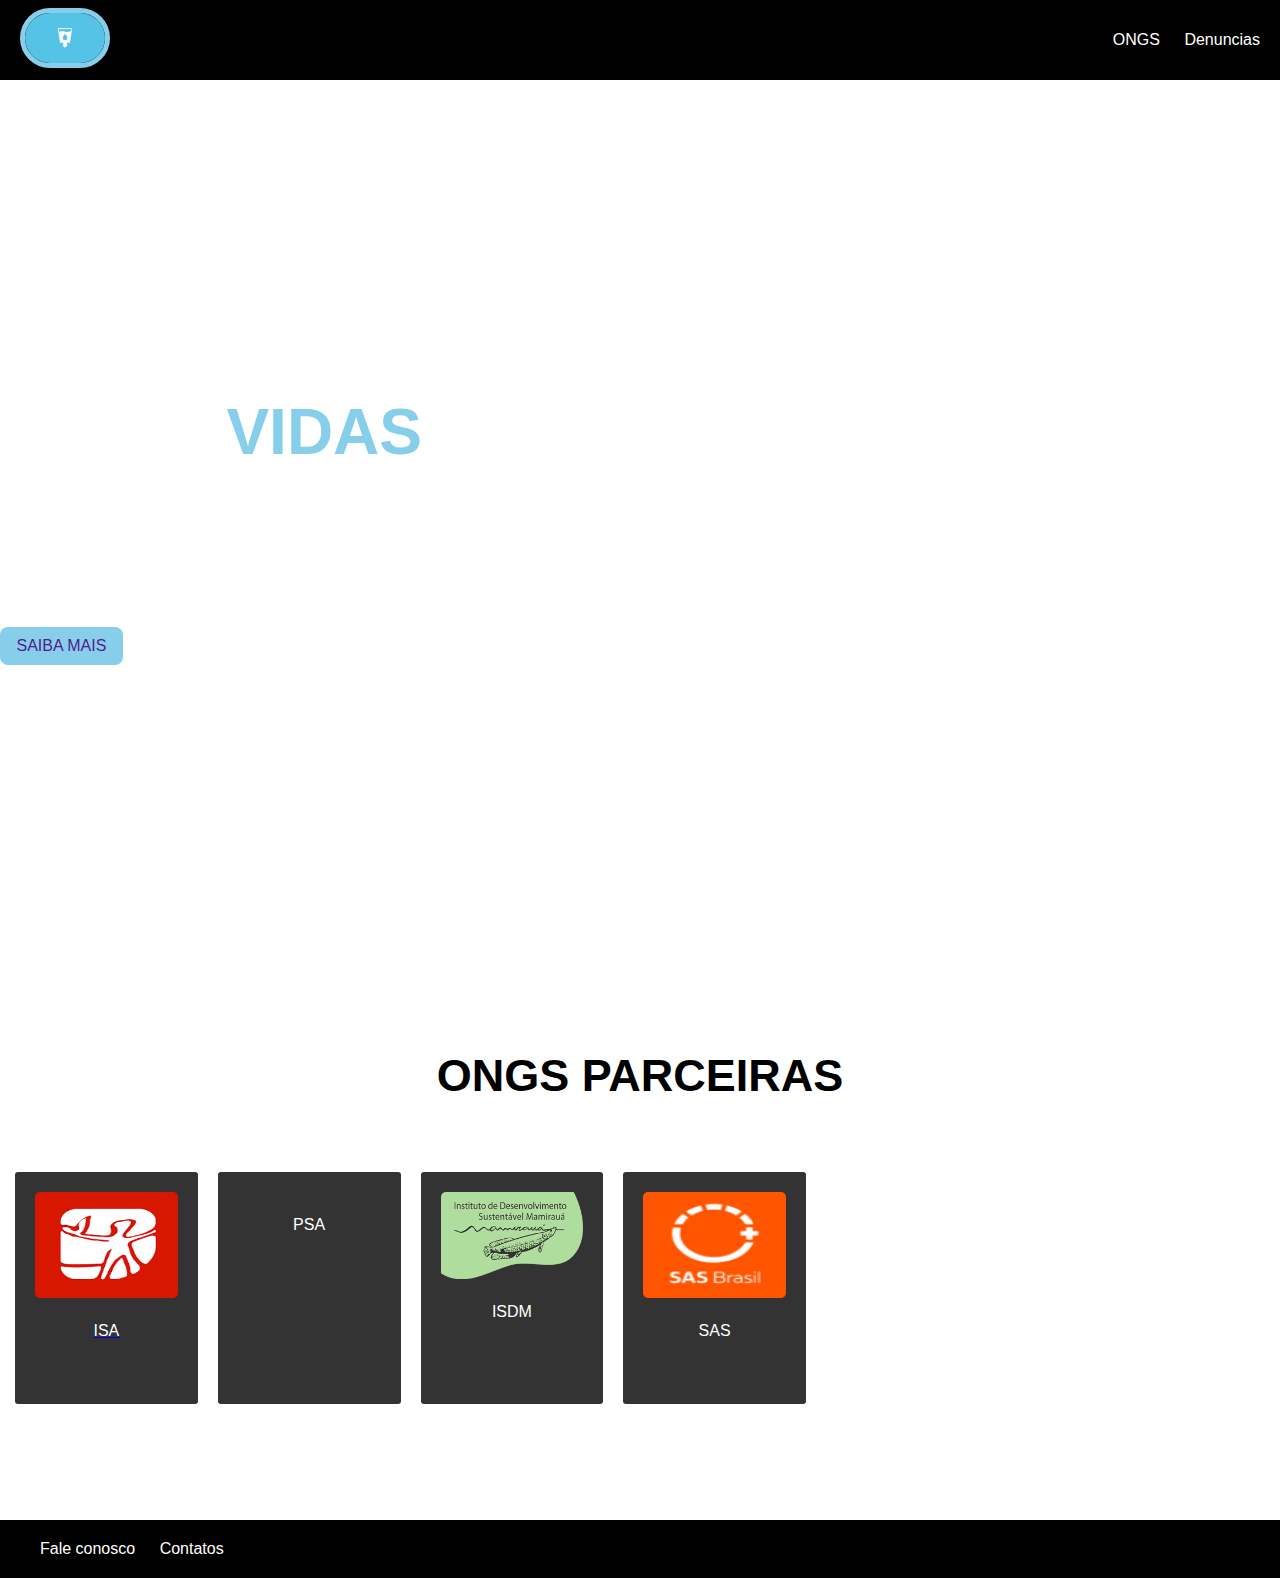
==== unijorge_trabalho.html @ 6b67d7c5 "Atualização" ====
<!DOCTYPE html>
<html lang="pt-br">
<head>
    <meta charset="UTF-8">
    <meta name="viewport" content="width=device-width, initial-scale=1.0">
    <title>Water Messenger</title>
    <link rel="stylesheet" href="unijorge_trabalho.css">

</head>
<body>
    <header>
        <a href="#"> <img src="logo.png" alt="logo">
        </a>
                <nav>
                    <ul>
                        <li><a href="ongs.html">ONGS</a></li>
                        <li><a href="/quiz/websitefortheproject.html">Denuncias</a></li>
                    </ul>
                </nav>
    </header>

    <section class="inicio">
        <div class="inside-inicio">
            <div class="tudo">

                <div class="texto-da-imagem">
                    <h1>
                        SALVE <span style="color: skyblue;">VIDAS</span>
                     </h1>        
                     <p>Bem-vindo ao nosso site dedicado à promoção do saneamento básico e acesso à água potável. Trabalhamos para oferecer recursos e soluções, contando com o apoio de diversas ONGs parceiras. Clique abaixo para saber mais sobre essas organizações e como você pode se envolver. Juntos, podemos fazer a diferença.</p>
                </div>
               
    
                 <a href="" class="saiba-mais">
                    SAIBA MAIS
                </a>
            </div>

        </div>

    </section>

    <div class="container">

        <h2> ONGS PARCEIRAS</h2>

    </div>

        <section class="feature-news" >
            <div class="news-items">
                    <div class="news-item1">

                        <a href=" https://www.google.com/url?sa=t&source=web&rct=j&opi=89978449&url=https://www.socioambiental.org/&ved=2ahUKEwiB4Mie2L2FAxVlrpUCHVOkBpUQFnoECBsQAQ&usg=AOvVaw0xQ_TJKqreZnCMUFTUViF4">

                            <img src="download.png" alt="">
                            <p> ISA</p>
                        </a>
                    </div>

                    <div class="news-item2">

                        <a href=" https://saudeealegria.org.br/">

                            <img src="https://saudeealegria.org.br/wp-content/uploads/2023/07/SAUDE_e_ALEGRIA.jpg" alt="">
                        </a>
                        <p> PSA</p>
                    </div>
                    
                    <div class="news-item3">

                        <a href="https://mamiraua.org.br/ ">

                            <img src="logo (1).png" alt="">
                        </a>
                        <p> ISDM</p>
                    </div>
                    
                    <div class="news-item4">

                        <a href="//www.google.com/url?sa=t&source=web&rct=j&opi=89978449&url=https://www.sasbrasil.org.br/&ved=2ahUKEwiQkeb42L2FAxXDrJUCHdIkBxAQFnoECAcQAQ&usg=AOvVaw2-hdtAoPDSZRISRAcuiAq5    ">

                            <img src="Design-sem-nome-10.png" alt="">
                        </a>
                        <p> SAS</p>
                    </div>

            </div>

        </section>

        <section class="rodapé">

           
            <nav>
                <footer>
                    <ul>
                        <li>
                            <a href="fale conosco.html"> Fale conosco</a>
                        </li>
                        <li>
                            <a href="fale conosco.html"> Contatos </a>
                        </li>
                    </ul>
                </footer>
            </nav>

        </section>

</body>
</html>
---- unijorge_trabalho.css ----
*{
    margin: 0;
    padding: 0;
    
}


body {
    font-family:'Franklin Gothic Medium', 'Arial Narrow', Arial, sans-serif;
    padding: 0;
    margin: 0;
    overflow-x: hidden;
}



header {
    background-color: #000;
    color: #fff;
    padding: 20px;
    display: flex;
    justify-content: space-between;
    align-items: center;
    max-height: 40px;
    unicode-bidi: isolate;
}
   


header a img {
    width:  80px;
    border-radius:50px;
    border: 5px solid skyblue;
   
    
}

header a img:hover {
    opacity: 0.8;
}

nav ul {
    list-style: none;
    padding: 0;
    margin: 0;
}

nav ul li {
    display: inline;
    margin-left: 20px;
}

nav ul li a {
    color: #fff;
    text-decoration: none;
}

nav a:hover {
    color: skyblue
}

.inicio{

    width: 100vw;
    height: 100vh;
    background: url(https://zunews.com/wp-content/uploads/2019/03/GettyImages-604576209-2880x1922.jpg);
    background-size: cover;
    background-repeat: no-repeat;
    margin-top: 0%;
}

.inside-inicio{
    width: 40%;
    height: 100%;
    display: flex;
    flex-direction: column;
    justify-content: center;
    color: white;
    margin: 0px;
   
}

.tudo{
    
    height: 30%;
    display: flex;
    flex-direction: column;
    justify-content: space-between;

}

.texto-da-imagem{
   
    height: 80%;
}
.inside-inicio h1{
    
    font-size: 5vw;
    
}

p .texto-da-imagem{
    font-size: 30px;

}



.inside-inicio a{


   
        background-color: skyblue;
        width: 8vw;
        text-align: center;
        padding: 2%;
        border-radius: 8px;
        text-decoration: none;
        margin-top: 20px; 
        align-self: flex-start; 
    

}
.inside-inicio a:hover{
    opacity: 0.8;
   
}

.feature-news{

    width: 100%;
    height: 100%;
    display: flex;
    color: rgb(171, 38, 38);
    margin: 2vw 0;
    padding: 50px 20px;
    margin-top: 20px;
    justify-content: flex-start;

}
    
.container{

    max-width: 1200px;
    margin: 0 auto;
    text-align: center;
    font-size: 30px;
    margin-top: 70px;
    color:black;
    
}

.news-items{
    overflow-x: auto;
    display: flex;
    justify-content: space-between;
    margin-left: -25px;
}

.news-item1,
.news-item2,
.news-item3,
.news-item4{

    margin-left: 20px;
    width: calc(25% - 10px);
    margin-bottom: 40px;
    background-color: #333;
    padding: 20px;
    border-radius: 3px;
    transition: background-color 0.0 ease;    
   
}



.news-item1 :hover,
.news-item2 :hover,
.news-item3 :hover,
.news-item4 :hover{

    
    background-color: #555;
}

.news-item1 img ,
.news-item2 img,
.news-item3 img,
.news-item4 img{

    
    width: 100%;
    border-radius: 5px;
    margin-bottom: 20px;
}
.news-item1 img,
.news-item4 img{

    width: 1000;
    height: 55%;
}

.news-item1 P ,
.news-item2 P,
.news-item3 P,
.news-item4 P{
color: white;
text-align: center;
text-decoration: none;
}




.rodapé{

    background-color:black;
    color: #fff;
    padding: 20px;
    display: flex;
    justify-content: flex-start;
    align-items: center;
    max-height: 40px;
    unicode-bidi: isolate;
}
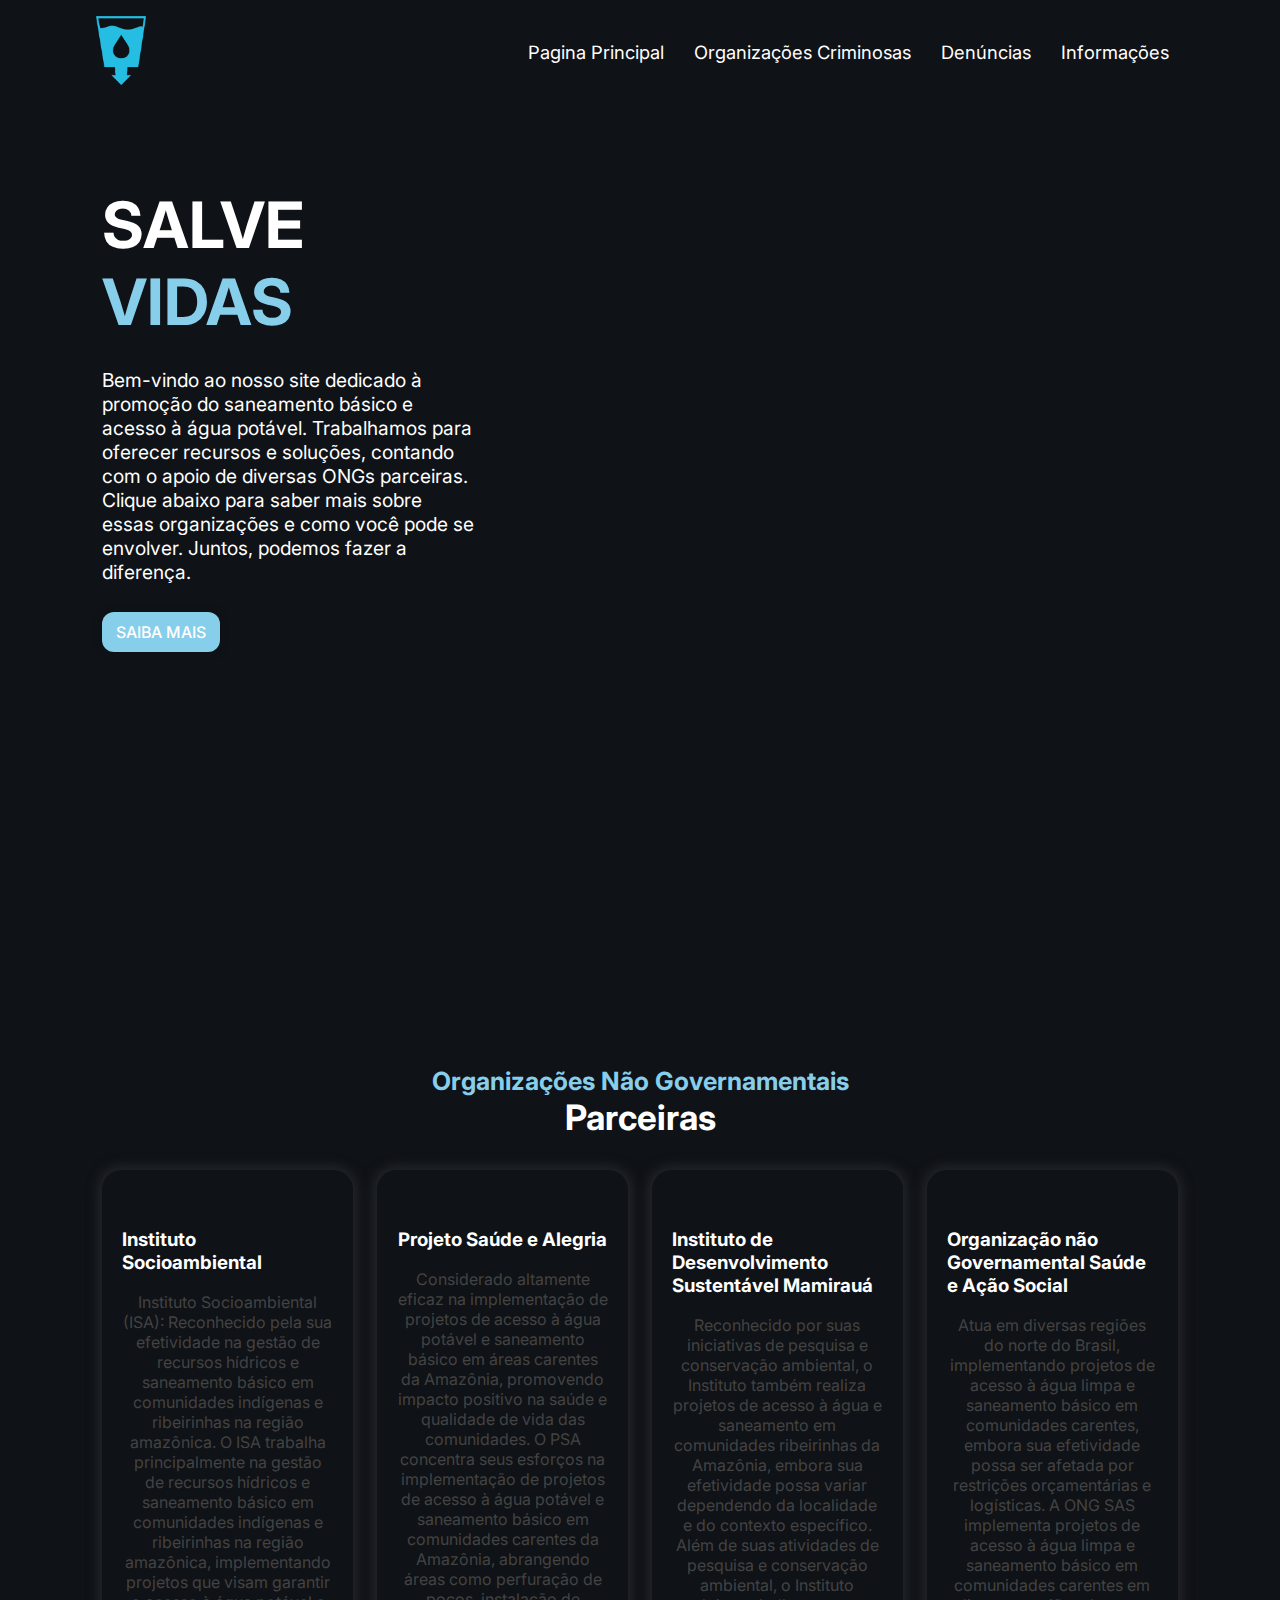
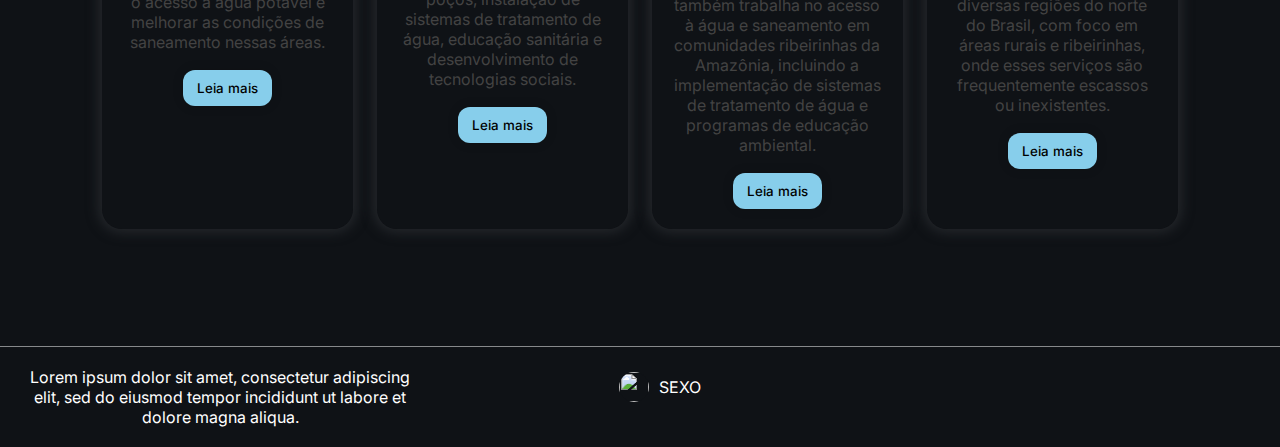
==== commit 4c25f1f6: "Main" ====
--- a/unijorge_trabalho.html
+++ b/unijorge_trabalho.html
@@ -1,110 +1,177 @@
 <!DOCTYPE html>
 <html lang="pt-br">
+
 <head>
     <meta charset="UTF-8">
     <meta name="viewport" content="width=device-width, initial-scale=1.0">
-    <title>Water Messenger</title>
+    <title>Document</title>
     <link rel="stylesheet" href="unijorge_trabalho.css">
+    <link rel="stylesheet" href="https://cdnjs.cloudflare.com/ajax/libs/font-awesome/6.5.1/css/all.min.css"
+        integrity="sha512-DTOQO9RWCH3ppGqcWaEA1BIZOC6xxalwEsw9c2QQeAIftl+Vegovlnee1c9QX4TctnWMn13TZye+giMm8e2LwA=="
+        crossorigin="anonymous" referrerpolicy="no-referrer" />
+</head>
 
-</head>
 <body>
     <header>
-        <a href="#"> <img src="logo.png" alt="logo">
-        </a>
-                <nav>
-                    <ul>
-                        <li><a href="ongs.html">ONGS</a></li>
-                        <li><a href="/quiz/websitefortheproject.html">Denuncias</a></li>
-                    </ul>
-                </nav>
+        <nav class="nav_bar">
+            <div class="logo">
+                <a href="#"><img src="tag-ods_6.png" alt="logo"></a>
+            </div>
+            <div class="nav_list">
+                <ul>
+                    <li class="nav_item"><a href="unijorge_trabalho.html" class="nav_link">Pagina Principal</a></li>
+                    <li class="nav_item"><a href="#" class="nav_link">Organizações Criminosas</a></li>
+                    <li class="nav_item"><a href="/quiz/websitefortheproject.html" class="nav_link">Denúncias</a></li>
+                    <li class="nav_item"><a href="#" class="nav_link">Informações</a></li>
+                </ul>
+            </div>
+            <div class="mobile_btn">
+                <button onclick="monkeyShow()"><img class="icon" src="sexo.svg" alt="sexo2"></button>
+            </div>
+        </nav>
+
+        <div class="mobile_mn">
+            <ul>
+                <li class="nav_item"><a href="/" class="nav_link">Pagina Principal</a></li>
+                <li class="nav_item"><a href="#" class="nav_link">Organizações Criminosas</a></li>
+                <li class="nav_item"><a href="#" class="nav_link">Denúncias</a></li>
+                <li class="nav_item"><a href="#" class="nav_link">Informações</a></li>
+            </ul>
+        </div>
     </header>
 
-    <section class="inicio">
-        <div class="inside-inicio">
-            <div class="tudo">
+    <div class="main">
+        <section class="intro">
+            <div id="content">
+                <h1 class="title">
+                    SALVE
+                    <span>VIDAS </span>
+                </h1>
+                <p class="description">
+                    Bem-vindo ao nosso site dedicado à promoção do saneamento básico e acesso à água potável.
+                    Trabalhamos
+                    para oferecer recursos e soluções, contando com o apoio de diversas ONGs parceiras. Clique abaixo
+                    para
+                    saber mais sobre essas organizações e como você pode se envolver. Juntos, podemos fazer a diferença.
+                </p>
+                <div id="content_buttons">
+                    <a href="#" class="btn-default">
+                        SAIBA MAIS
+                    </a>
+                </div>
 
-                <div class="texto-da-imagem">
-                    <h1>
-                        SALVE <span style="color: skyblue;">VIDAS</span>
-                     </h1>        
-                     <p>Bem-vindo ao nosso site dedicado à promoção do saneamento básico e acesso à água potável. Trabalhamos para oferecer recursos e soluções, contando com o apoio de diversas ONGs parceiras. Clique abaixo para saber mais sobre essas organizações e como você pode se envolver. Juntos, podemos fazer a diferença.</p>
+            </div>
+        </section>
+
+
+        <section id="feature">
+            <h2 class="title">Organizações Não Governamentais</h2>
+            <h3 class="subtitle">Parceiras</h3>
+
+            <div id="news">
+                <div class="new">
+                    <a href="https://www.google.com/url?sa=t&source=web&rct=j&opi=89978449&url=https://www.socioambiental.org/&ved=2ahUKEwiB4Mie2L2FAxVlrpUCHVOkBpUQFnoECBsQAQ&usg=AOvVaw0xQ_TJKqreZnCMUFTUViF4"><img src="https://www.socioambiental.org/themes/isa/assets/images/logo.png"
+                        class="new-image" alt="">
+                </a>
+
+                    <h3 class="new-title">
+                        Instituto Socioambiental
+                    </h3>
+
+                    <span class="new-description">
+                        Instituto Socioambiental (ISA): Reconhecido pela sua efetividade na gestão de recursos hídricos e saneamento básico em comunidades indígenas e ribeirinhas na região amazônica.
+                        O ISA trabalha principalmente na gestão de recursos hídricos e saneamento básico em comunidades indígenas e ribeirinhas na região amazônica, implementando projetos que visam garantir o acesso à água potável e melhorar as condições de saneamento nessas áreas.
+                    </span>
+
+                    <button class="btn-default">
+                        Leia mais
+                    </button>
                 </div>
-               
-    
-                 <a href="" class="saiba-mais">
-                    SAIBA MAIS
-                </a>
+
+                <div class="new">
+                    <a href="https://saudeealegria.org.br/"><img src="https://saudeealegria.org.br/wp-content/uploads/2023/07/SAUDE_e_ALEGRIA.jpg"
+                        class="new-image" alt="">
+                        </a>
+
+                    <h3 class="new-title">
+                        Projeto Saúde e Alegria
+                    </h3>
+
+                    <span class="new-description">
+                        Considerado altamente eficaz na implementação de projetos de acesso à água potável e saneamento básico em áreas carentes da Amazônia, promovendo impacto positivo na saúde e qualidade de vida das comunidades.
+                        O PSA concentra seus esforços na implementação de projetos de acesso à água potável e saneamento básico em comunidades carentes da Amazônia, abrangendo áreas como perfuração de poços, instalação de sistemas de tratamento de água, educação sanitária e desenvolvimento de tecnologias sociais.
+                    </span>
+
+                    <button class="btn-default">
+                        Leia mais
+                    </button>
+                </div>
+
+                <div class="new">
+                    <a href="https://www.google.com/url?sa=t&source=web&rct=j&opi=89978449&url=https://mamiraua.org.br/&ved=2ahUKEwjR7_3k2L2FAxX5rZUCHds_By8QFnoECAcQAQ&usg=AOvVaw2njC9DKOnP2TdaERdDhz0k"><img src="https://mamiraua.org.br/assets1/img/logo.png"
+                        class="new-image" alt="">
+                        </a>
+
+                    <h3 class="new-title">
+                        Instituto de Desenvolvimento Sustentável Mamirauá
+                    </h3>
+
+                    <span class="new-description">
+                        Reconhecido por suas iniciativas de pesquisa e conservação ambiental, o Instituto também realiza projetos de acesso à água e saneamento em comunidades ribeirinhas da Amazônia, embora sua efetividade possa variar dependendo da localidade e do contexto específico.
+                        Além de suas atividades de pesquisa e conservação ambiental, o Instituto também trabalha no acesso à água e saneamento em comunidades ribeirinhas da Amazônia, incluindo a implementação de sistemas de tratamento de água e programas de educação ambiental.
+                    </span>
+
+                    <button class="btn-default">
+                        Leia mais
+                    </button>
+                </div>
+
+                <div class="new">
+                    <a href="https://www.google.com/url?sa=t&source=web&rct=j&opi=89978449&url=https://www.sasbrasil.org.br/&ved=2ahUKEwiQkeb42L2FAxXDrJUCHdIkBxAQFnoECAcQAQ&usg=AOvVaw2-hdtAoPDSZRISRAcuiAq5"><img src="https://www.sasbrasil.org.br/wp-content/uploads/2024/04/Design-sem-nome-10.png"
+                        class="new-image" alt="">
+                        </a>
+
+                    <h3 class="new-title">
+                        Organização não Governamental Saúde e Ação Social
+                    </h3>
+
+                    <span class="new-description">
+                        Atua em diversas regiões do norte do Brasil, implementando projetos de acesso à água limpa e saneamento básico em comunidades carentes, embora sua efetividade possa ser afetada por restrições orçamentárias e logísticas.
+                        A ONG SAS implementa projetos de acesso à água limpa e saneamento básico em comunidades carentes em diversas regiões do norte do Brasil, com foco em áreas rurais e ribeirinhas, onde esses serviços são frequentemente escassos ou inexistentes.
+                    </span>
+
+                    <button class="btn-default">
+                        Leia mais
+                    </button>
+                </div>
+
+
             </div>
-
-        </div>
-
-    </section>
-
-    <div class="container">
-
-        <h2> ONGS PARCEIRAS</h2>
-
+        </section>
     </div>
 
-        <section class="feature-news" >
-            <div class="news-items">
-                    <div class="news-item1">
+    <footer>
+        <div class="footer_line"></div>
+        <div class="footer_content">
+            <div class="footer_description">
+                <p>Lorem ipsum dolor sit amet, consectetur adipiscing elit, sed do eiusmod tempor incididunt ut labore
+                    et dolore magna aliqua.</p>
+            </div>
+            <div class="footer_creators">
+                <div class="creator">
+                    <img src="https://encrypted-tbn0.gstatic.com/images?q=tbn:ANd9GcTHsQMWDlqXyVOw0CP6ddcPOvH9F_C2L6aVZR7VmpHg0g&s"
+                        alt="">
+                    <p>SEXO</p>
+                </div>
+            </div>
+            <div class="footer_icons">
+                <a href="#" class="icon"><i class="fab fa-twitter"></i></a>
+                <a href="#" class="icon"><i class="fab fa-instagram"></i></a>
+            </div>
+    </footer>
 
-                        <a href=" https://www.google.com/url?sa=t&source=web&rct=j&opi=89978449&url=https://www.socioambiental.org/&ved=2ahUKEwiB4Mie2L2FAxVlrpUCHVOkBpUQFnoECBsQAQ&usg=AOvVaw0xQ_TJKqreZnCMUFTUViF4">
 
-                            <img src="download.png" alt="">
-                            <p> ISA</p>
-                        </a>
-                    </div>
+    <script src="unijorje_trabalho.js"></script>
+</body>
 
-                    <div class="news-item2">
-
-                        <a href=" https://saudeealegria.org.br/">
-
-                            <img src="https://saudeealegria.org.br/wp-content/uploads/2023/07/SAUDE_e_ALEGRIA.jpg" alt="">
-                        </a>
-                        <p> PSA</p>
-                    </div>
-                    
-                    <div class="news-item3">
-
-                        <a href="https://mamiraua.org.br/ ">
-
-                            <img src="logo (1).png" alt="">
-                        </a>
-                        <p> ISDM</p>
-                    </div>
-                    
-                    <div class="news-item4">
-
-                        <a href="//www.google.com/url?sa=t&source=web&rct=j&opi=89978449&url=https://www.sasbrasil.org.br/&ved=2ahUKEwiQkeb42L2FAxXDrJUCHdIkBxAQFnoECAcQAQ&usg=AOvVaw2-hdtAoPDSZRISRAcuiAq5    ">
-
-                            <img src="Design-sem-nome-10.png" alt="">
-                        </a>
-                        <p> SAS</p>
-                    </div>
-
-            </div>
-
-        </section>
-
-        <section class="rodapé">
-
-           
-            <nav>
-                <footer>
-                    <ul>
-                        <li>
-                            <a href="fale conosco.html"> Fale conosco</a>
-                        </li>
-                        <li>
-                            <a href="fale conosco.html"> Contatos </a>
-                        </li>
-                    </ul>
-                </footer>
-            </nav>
-
-        </section>
-
-</body>
 </html>--- a/unijorge_trabalho.css
+++ b/unijorge_trabalho.css
@@ -1,228 +1,307 @@
-*{
+@import url('https://fonts.googleapis.com/css2?family=Inter:wght@200;300;400;500&display=swap');
+
+* {
     margin: 0;
     padding: 0;
-    
-}
-
-
-body {
-    font-family:'Franklin Gothic Medium', 'Arial Narrow', Arial, sans-serif;
-    padding: 0;
-    margin: 0;
-    overflow-x: hidden;
-}
-
+    font-family: 'Inter', sans-serif;
+    background-color: rgb(15, 18, 22);
+}
 
 
 header {
-    background-color: #000;
+    box-shadow: 0px 3px 10px rgb(35, 38, 42);
+}
+
+.nav_bar {
+    display: flex;
+    align-items: center;
+    justify-content: space-between;
+    padding: 1rem 6rem;
+}
+
+.logo {
+    display: flex;
+    align-items: center;
+}
+
+.logo a img {
+    width: 50px;
+}
+
+.logo a img:hover {
+    opacity: 0.8;
+}
+
+.nav_list {
+    display: flex;
+    align-items: center;
+}
+
+.nav_list ul {
+    display: flex;
+    justify-content: center;
+    list-style: none;
+}
+
+.nav_item {
+    margin: 0 15px;
+}
+
+.nav_link {
+    text-decoration: none;
+    font-size: 1.15rem;
     color: #fff;
+    font-weight: 400;
+}
+
+.mobile_btn {
+    display: none;
+}
+
+.mobile_mn {
+    display: none;
+}
+
+section {
+    padding: 28px 8%;
+}
+
+.intro {
+    display: flex;
+    min-height: calc(100vh - 91px);
+    position: relative;
+}
+
+#content {
+    width: 35%;
+    display: flex;
+    flex-direction: column;
+    gap: 28px;
+    margin-top: 5%;
+}
+
+#content .title {
+    font-size: 4rem;
+    color: white;
+}
+
+#content .title span {
+    color: rgb(135, 206, 235);
+}
+
+#content .description {
+    color: white;
+    font-size: 1.2rem;
+}
+
+#content_buttons {
+    display: flex;
+    gap: 24px;
+}
+
+#content_buttons a {
+    text-decoration: none;
+    color: white;
+}
+
+#feature {
+    display: flex;
+    flex-direction: column;
+    align-items: center;
+    justify-content: center;
+    min-height: 100vh;
+}
+
+#feature .title {
+    color: skyblue;
+    font-size: 1.563rem;
+}
+
+#feature .subtitle {
+    color: white;
+    font-size: 2.1875rem;
+}
+
+#news {
+    width: 100%;
+    display: flex;
+    justify-content: center;
+    gap: 24px;
+    margin-top: 32px;
+}
+
+.new {
+    display: flex;
+    flex-direction: column;
+    align-items: center;
+    border-radius: 20px;
+    gap: 18px;
+    width: 25%;
     padding: 20px;
-    display: flex;
-    justify-content: space-between;
-    align-items: center;
-    max-height: 40px;
-    unicode-bidi: isolate;
-}
-   
-
-
-header a img {
-    width:  80px;
-    border-radius:50px;
-    border: 5px solid skyblue;
-   
-    
-}
-
-header a img:hover {
-    opacity: 0.8;
-}
-
-nav ul {
-    list-style: none;
-    padding: 0;
-    margin: 0;
-}
-
-nav ul li {
-    display: inline;
-    margin-left: 20px;
-}
-
-nav ul li a {
-    color: #fff;
-    text-decoration: none;
-}
-
-nav a:hover {
-    color: skyblue
-}
-
-.inicio{
-
-    width: 100vw;
-    height: 100vh;
-    background: url(https://zunews.com/wp-content/uploads/2019/03/GettyImages-604576209-2880x1922.jpg);
-    background-size: cover;
-    background-repeat: no-repeat;
-    margin-top: 0%;
-}
-
-.inside-inicio{
-    width: 40%;
-    height: 100%;
-    display: flex;
-    flex-direction: column;
-    justify-content: center;
-    color: white;
-    margin: 0px;
-   
-}
-
-.tudo{
-    
-    height: 30%;
-    display: flex;
-    flex-direction: column;
-    justify-content: space-between;
-
-}
-
-.texto-da-imagem{
-   
-    height: 80%;
-}
-.inside-inicio h1{
-    
-    font-size: 5vw;
-    
-}
-
-p .texto-da-imagem{
-    font-size: 30px;
-
-}
-
-
-
-.inside-inicio a{
-
-
-   
-        background-color: skyblue;
-        width: 8vw;
+    background-color: rgba(15, 18, 22, 0.5);
+    box-shadow: 0px 0px 12px 4px rgba(35, 38, 42);
+    position: relative;
+    overflow: hidden;
+}
+
+
+
+.new-image {
+    width: 350px;
+}
+
+.new-title {
+    color: white;
+}
+
+.new-description {
+    color: #434343;
+    text-align: center;
+}
+
+.btn-default {
+    border: none;
+    display: flex;
+    align-items: center;
+    justify-content: center;
+    background-color: rgb(135, 206, 235);
+    border-radius: 12px;
+    padding: 10px 14px;
+    font-weight: 500;
+    box-shadow: 0px 0px 10px 2px rgba(0, 0, 0, 0.1);
+    cursor: pointer;
+    transition: background-color .3s ease;
+}
+
+.btn-default:hover {
+    background-color: rgba(135, 206, 235, 0.5);
+}
+
+
+footer {
+    color: white;
+    padding: 20px 0;
+    text-align: center;
+}
+
+.footer_content {
+    display: flex;
+    justify-content: space-around;
+    align-items: center;
+}
+
+.footer_line {
+    width: 100%;
+    height: 1px;
+    background-color: rgba(255, 255, 255, 0.5);
+    margin-bottom: 20px;
+}
+
+.footer_description {
+    flex: 1;
+    padding: 0 20px;
+}
+
+.footer_creators {
+    flex: 1;
+    padding: 0 20px;
+    display: flex;
+    justify-content: space-around;
+    align-items: center;
+}
+
+.creator {
+    display: flex;
+    align-items: center;
+    margin-bottom: 20px;
+}
+
+.creator img {
+    width: 30px;
+    height: 30px;
+    border-radius: 50%; 
+    margin-right: 10px;
+}
+
+.footer_icons {
+    flex: 1;
+    display: flex;
+    justify-content: center;
+}
+
+.footer_icons .icon {
+    color: white;
+    font-size: 24px;
+    margin: 0 10px;
+    transition: color 0.3s ease;
+}
+
+.footer_icons .icon:hover {
+    color: skyblue;
+}
+
+@media screen and (max-width: 1170px) {
+    .nav_bar {
+        padding: 1.5rem 4rem;
+    }
+
+    .nav_item {
+        display: none;
+    }
+
+    .mobile_btn {
+        display: block;
+    }
+
+    .mobile_btn button {
+        background-color: transparent;
+        border: none;
+        cursor: pointer;
+    }
+
+    .mobile_mn ul {
+        display: flex;
+        flex-direction: column;
         text-align: center;
-        padding: 2%;
-        border-radius: 8px;
-        text-decoration: none;
-        margin-top: 20px; 
-        align-self: flex-start; 
-    
-
-}
-.inside-inicio a:hover{
-    opacity: 0.8;
-   
-}
-
-.feature-news{
-
-    width: 100%;
-    height: 100%;
-    display: flex;
-    color: rgb(171, 38, 38);
-    margin: 2vw 0;
-    padding: 50px 20px;
-    margin-top: 20px;
-    justify-content: flex-start;
-
-}
-    
-.container{
-
-    max-width: 1200px;
-    margin: 0 auto;
-    text-align: center;
-    font-size: 30px;
-    margin-top: 70px;
-    color:black;
-    
-}
-
-.news-items{
-    overflow-x: auto;
-    display: flex;
-    justify-content: space-between;
-    margin-left: -25px;
-}
-
-.news-item1,
-.news-item2,
-.news-item3,
-.news-item4{
-
-    margin-left: 20px;
-    width: calc(25% - 10px);
-    margin-bottom: 40px;
-    background-color: #333;
-    padding: 20px;
-    border-radius: 3px;
-    transition: background-color 0.0 ease;    
-   
-}
-
-
-
-.news-item1 :hover,
-.news-item2 :hover,
-.news-item3 :hover,
-.news-item4 :hover{
-
-    
-    background-color: #555;
-}
-
-.news-item1 img ,
-.news-item2 img,
-.news-item3 img,
-.news-item4 img{
-
-    
-    width: 100%;
-    border-radius: 5px;
-    margin-bottom: 20px;
-}
-.news-item1 img,
-.news-item4 img{
-
-    width: 1000;
-    height: 55%;
-}
-
-.news-item1 P ,
-.news-item2 P,
-.news-item3 P,
-.news-item4 P{
-color: white;
-text-align: center;
-text-decoration: none;
-}
-
-
-
-
-.rodapé{
-
-    background-color:black;
-    color: #fff;
-    padding: 20px;
-    display: flex;
-    justify-content: flex-start;
-    align-items: center;
-    max-height: 40px;
-    unicode-bidi: isolate;
-}
-
-
-
+        padding-bottom: 1rem;
+    }
+
+    .mobile_mn .nav_item {
+        display: block;
+        padding-top: 1.2rem;
+    }
+
+    .open {
+        display: block;
+    }
+
+    .intro {
+        min-height: 100%;
+        padding-top: 0px;
+    }
+
+    #content {
+        width: 100%;
+        text-align: center;
+        align-items: center;
+    }
+
+    #news {
+        flex-wrap: wrap;
+        justify-content: center;
+    }
+
+    .new {
+        width: calc(50% - 60px);
+    }
+}
+
+@media screen and (max-width: 600px) {
+    .new {
+        width: 100%;
+    }
+
+    #feature .subtitle {
+        text-align: center;
+    }
+}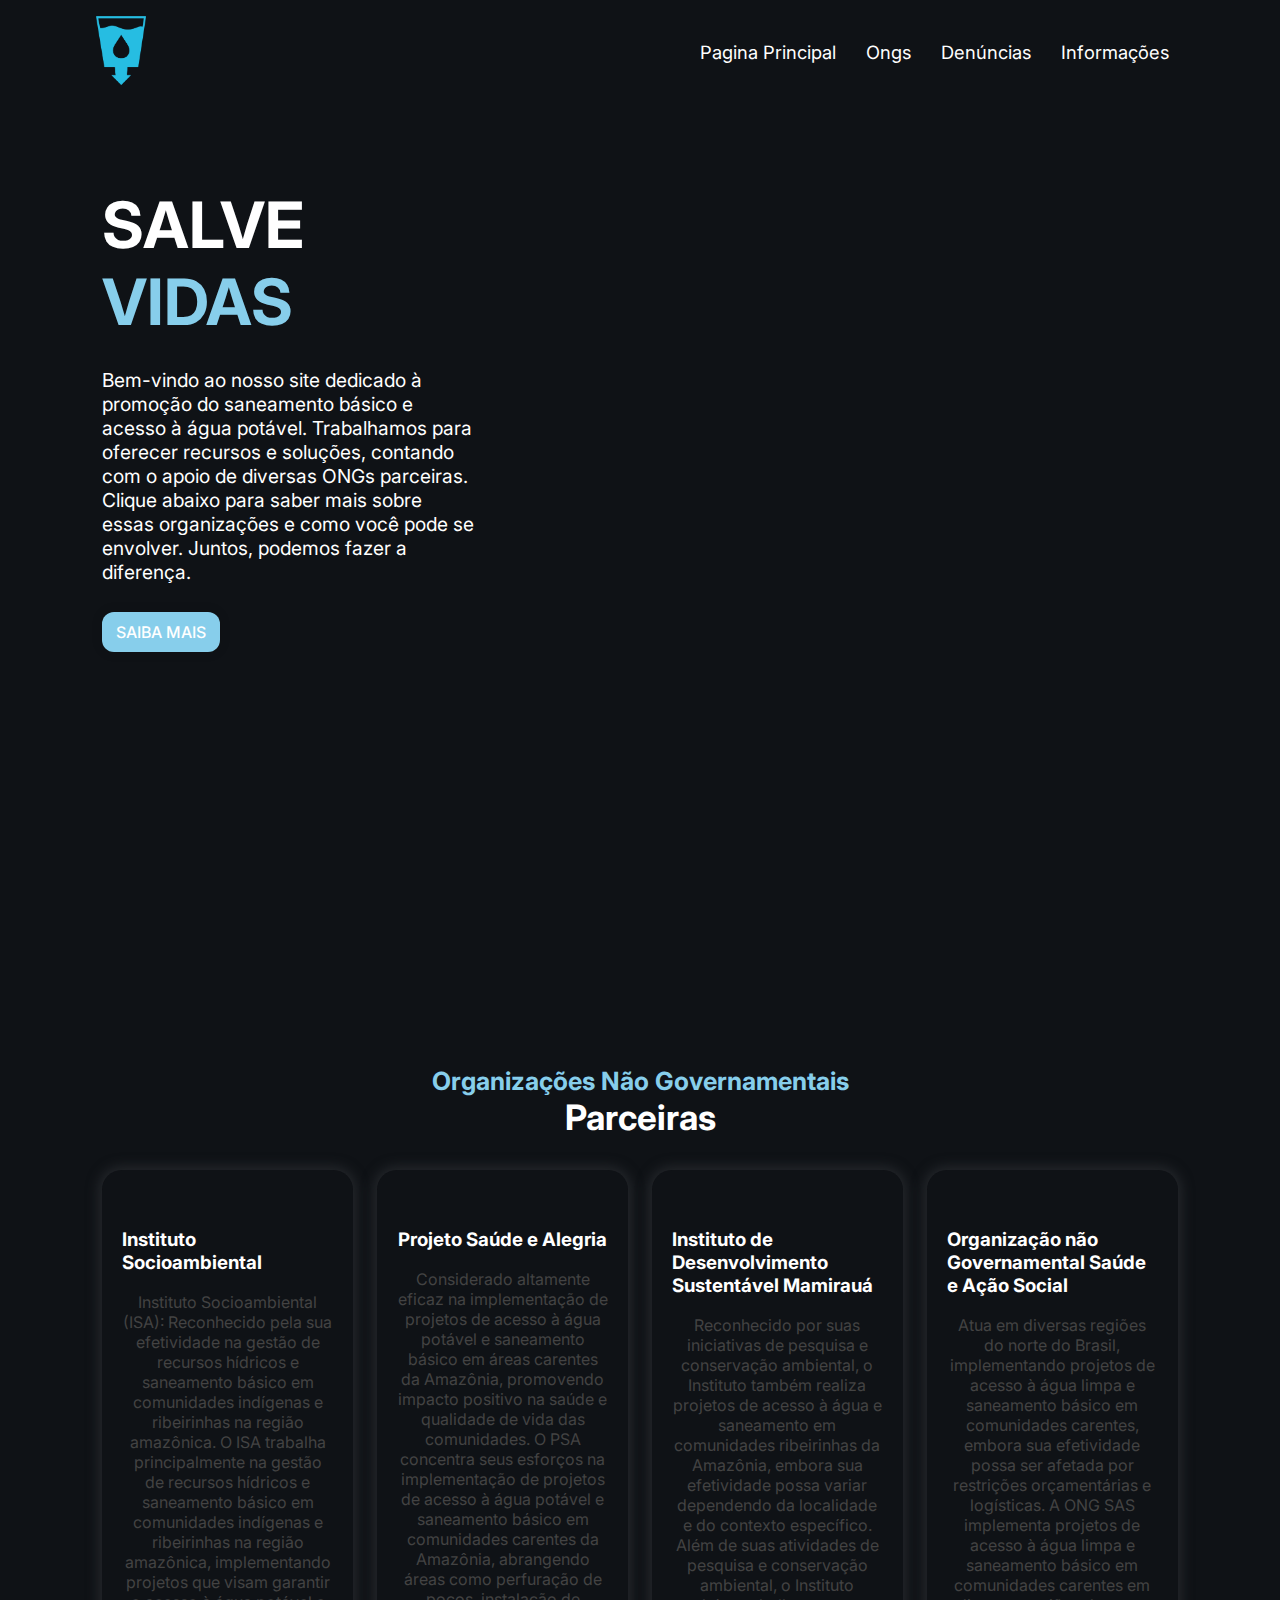
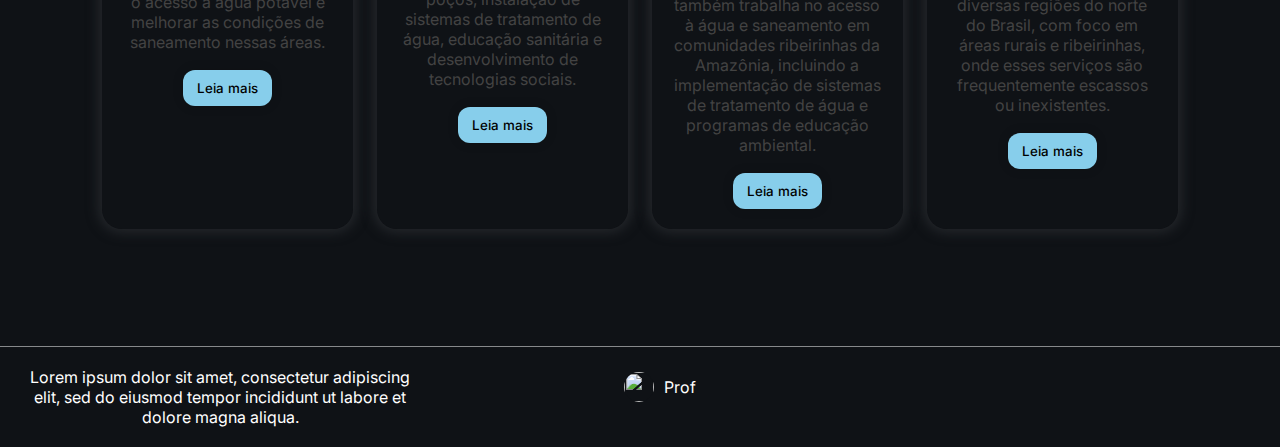
==== commit 1bf7ad29: "Att" ====
--- a/unijorge_trabalho.html
+++ b/unijorge_trabalho.html
@@ -4,11 +4,12 @@
 <head>
     <meta charset="UTF-8">
     <meta name="viewport" content="width=device-width, initial-scale=1.0">
-    <title>Document</title>
+    <title>Water Messenger</title>
     <link rel="stylesheet" href="unijorge_trabalho.css">
     <link rel="stylesheet" href="https://cdnjs.cloudflare.com/ajax/libs/font-awesome/6.5.1/css/all.min.css"
         integrity="sha512-DTOQO9RWCH3ppGqcWaEA1BIZOC6xxalwEsw9c2QQeAIftl+Vegovlnee1c9QX4TctnWMn13TZye+giMm8e2LwA=="
         crossorigin="anonymous" referrerpolicy="no-referrer" />
+        <link rel="shortcut icon" type="imagex/png" href="/shortcutlogo.ico">
 </head>
 
 <body>
@@ -20,7 +21,7 @@
             <div class="nav_list">
                 <ul>
                     <li class="nav_item"><a href="unijorge_trabalho.html" class="nav_link">Pagina Principal</a></li>
-                    <li class="nav_item"><a href="#" class="nav_link">Organizações Criminosas</a></li>
+                    <li class="nav_item"><a href="#" class="nav_link">Ongs</a></li>
                     <li class="nav_item"><a href="/quiz/websitefortheproject.html" class="nav_link">Denúncias</a></li>
                     <li class="nav_item"><a href="#" class="nav_link">Informações</a></li>
                 </ul>
@@ -33,7 +34,7 @@
         <div class="mobile_mn">
             <ul>
                 <li class="nav_item"><a href="/" class="nav_link">Pagina Principal</a></li>
-                <li class="nav_item"><a href="#" class="nav_link">Organizações Criminosas</a></li>
+                <li class="nav_item"><a href="#" class="nav_link">Ongs</a></li>
                 <li class="nav_item"><a href="#" class="nav_link">Denúncias</a></li>
                 <li class="nav_item"><a href="#" class="nav_link">Informações</a></li>
             </ul>
@@ -70,7 +71,7 @@
 
             <div id="news">
                 <div class="new">
-                    <a href="https://www.google.com/url?sa=t&source=web&rct=j&opi=89978449&url=https://www.socioambiental.org/&ved=2ahUKEwiB4Mie2L2FAxVlrpUCHVOkBpUQFnoECBsQAQ&usg=AOvVaw0xQ_TJKqreZnCMUFTUViF4"><img src="https://www.socioambiental.org/themes/isa/assets/images/logo.png"
+                    <a href="https://www.google.com/url?sa=t&source=web&rct=j&opi=89978449&url=https://www.socioambiental.org/&ved=2ahUKEwiB4Mie2L2FAxVlrpUCHVOkBpUQFnoECBsQAQ&usg=AOvVaw0xQ_TJKqreZnCMUFTUViF4"><img src="https://image.isu.pub/130620202243-bb6269fde5d44109af5298105dd0acd1/jpg/page_1.jpg"
                         class="new-image" alt="">
                 </a>
 
@@ -127,7 +128,7 @@
                 </div>
 
                 <div class="new">
-                    <a href="https://www.google.com/url?sa=t&source=web&rct=j&opi=89978449&url=https://www.sasbrasil.org.br/&ved=2ahUKEwiQkeb42L2FAxXDrJUCHdIkBxAQFnoECAcQAQ&usg=AOvVaw2-hdtAoPDSZRISRAcuiAq5"><img src="https://www.sasbrasil.org.br/wp-content/uploads/2024/04/Design-sem-nome-10.png"
+                    <a href="https://www.google.com/url?sa=t&source=web&rct=j&opi=89978449&url=https://www.sasbrasil.org.br/&ved=2ahUKEwiQkeb42L2FAxXDrJUCHdIkBxAQFnoECAcQAQ&usg=AOvVaw2-hdtAoPDSZRISRAcuiAq5"><img src="https://yt3.googleusercontent.com/T9DRMZeRqnqC0mly5gtNeKnQKPbGtcBaI4KR-8IPG6lyfXRj4vePNkXIRhrDVIn6skli2UDxpQ=s900-c-k-c0x00ffffff-no-rj"
                         class="new-image" alt="">
                         </a>
 
@@ -161,7 +162,7 @@
                 <div class="creator">
                     <img src="https://encrypted-tbn0.gstatic.com/images?q=tbn:ANd9GcTHsQMWDlqXyVOw0CP6ddcPOvH9F_C2L6aVZR7VmpHg0g&s"
                         alt="">
-                    <p>SEXO</p>
+                    <p>Prof</p>
                 </div>
             </div>
             <div class="footer_icons">
